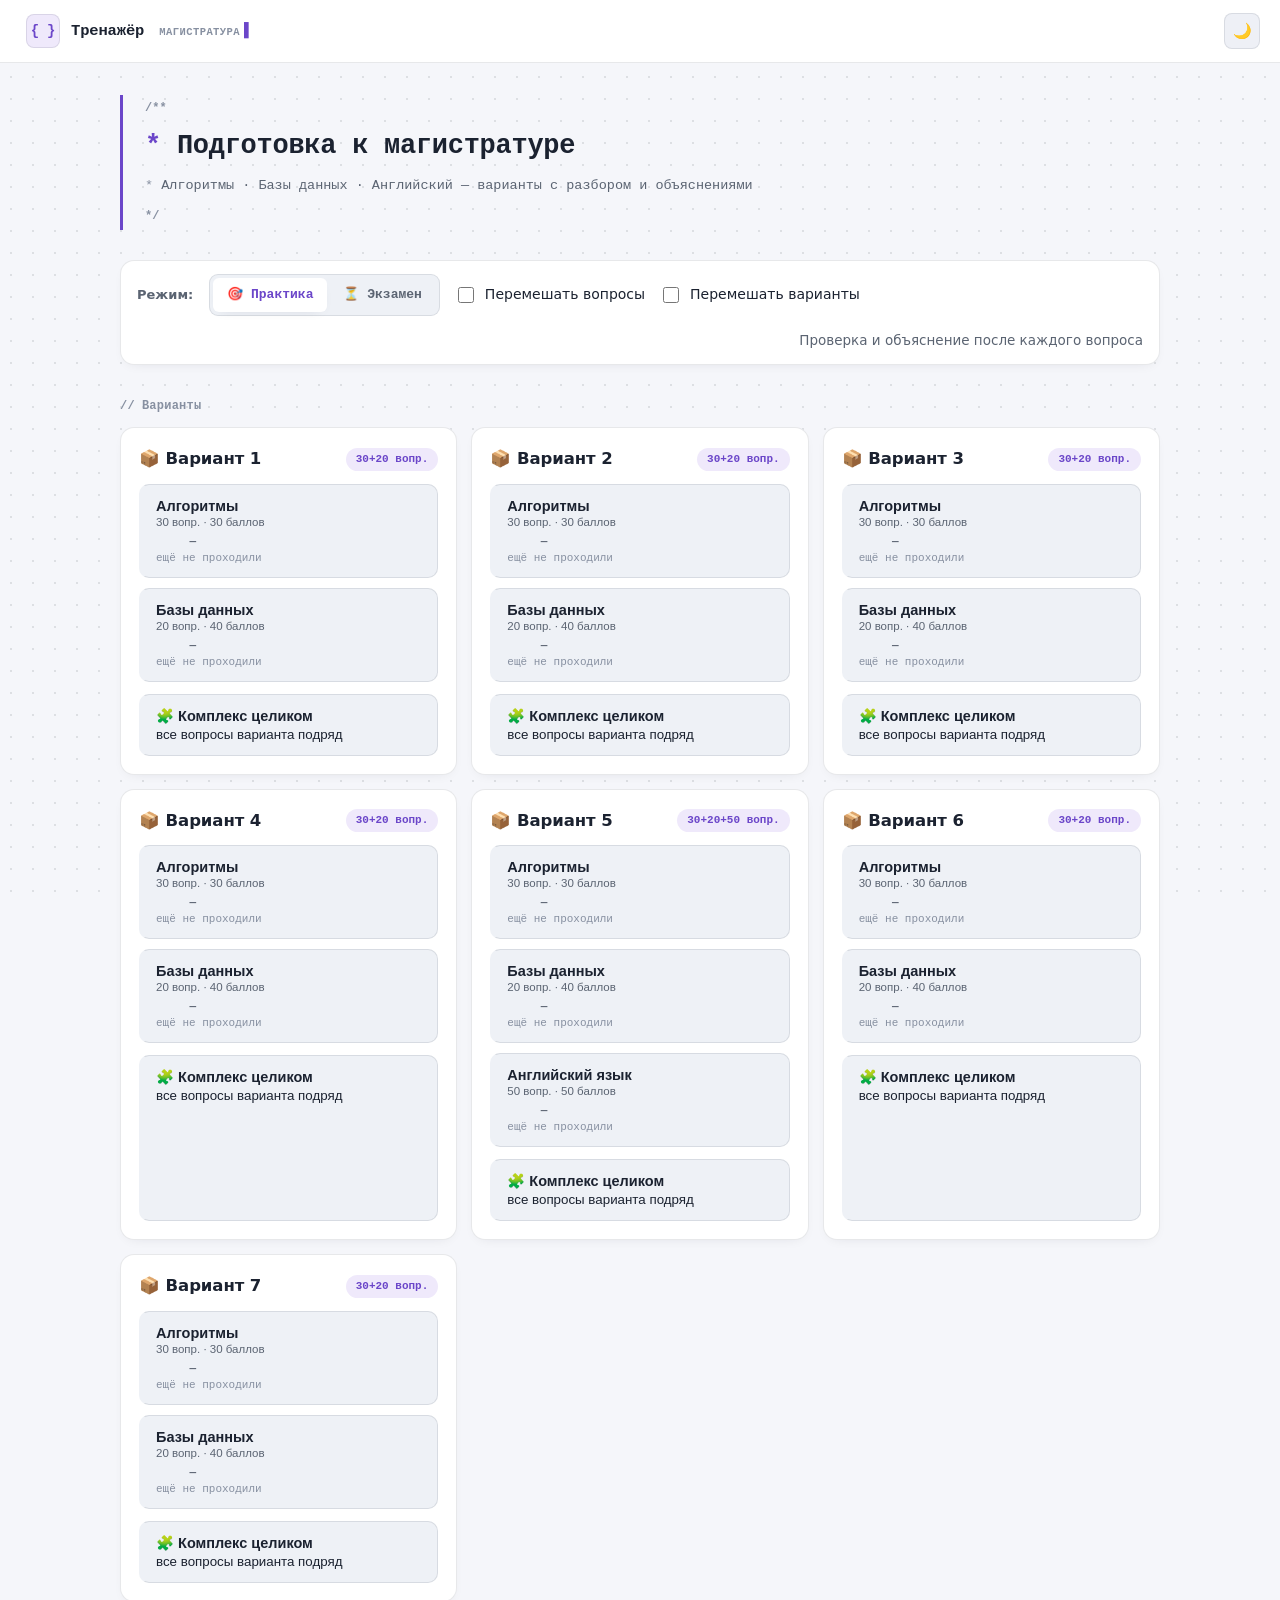
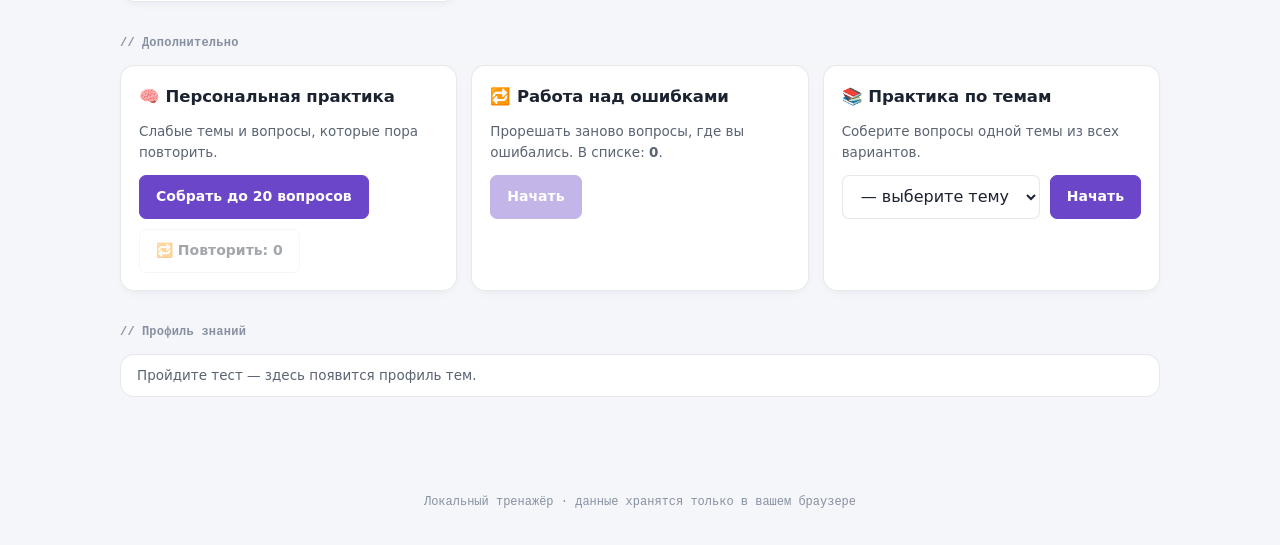
==== index.html @ 232505d4 "старт" ====
<!DOCTYPE html>
<html lang="ru">
<head>
  <meta charset="UTF-8" />
  <meta name="viewport" content="width=device-width, initial-scale=1.0" />
  <title>Тренажёр · Алгоритмы и Базы данных</title>
  <link rel="stylesheet" href="css/styles.css" />
</head>
<body>
  <div id="app">
    <!-- Верхняя панель -->
    <header class="topbar">
      <div class="topbar__left">
        <button class="brand" id="btnHome" title="На главную">
          <span class="brand__logo">{ }</span>
          <span class="brand__name">Тренажёр <small>магистратура</small></span>
        </button>
      </div>
      <div class="topbar__right">
        <div id="timer" class="timer hidden" aria-live="polite"></div>
        <button class="icon-btn" id="btnTheme" title="Тёмная/светлая тема">🌙</button>
      </div>
    </header>

    <main id="screen" class="screen"><!-- рендерится из JS --></main>

    <footer class="footer">
      <span>Локальный тренажёр · данные хранятся только в вашем браузере</span>
    </footer>
  </div>

  <!-- Модальное окно (объяснение ИИ, настройки и т.п.) -->
  <div id="modal" class="modal hidden" role="dialog" aria-modal="true">
    <div class="modal__backdrop" data-close></div>
    <div class="modal__box">
      <button class="modal__close" data-close title="Закрыть">✕</button>
      <div id="modalBody"></div>
    </div>
  </div>

  <!-- Данные тестов (глобальный window.QUIZ_DATA) -->
  <script src="data/v1-algo.js"></script>
  <script src="data/v1-db.js"></script>
  <script src="data/v2-algo.js"></script>
  <script src="data/v2-db.js"></script>
  <script src="data/v3-algo.js"></script>
  <script src="data/v3-db.js"></script>
  <script src="data/v4-algo.js"></script>
  <script src="data/v4-db.js"></script>
  <script src="data/v5-algo.js"></script>
  <script src="data/v5-db.js"></script>
  <script src="data/v5-english.js"></script>
  <script src="data/v6-algo.js"></script>
  <script src="data/v6-db.js"></script>
  <script src="data/v7-algo.js"></script>
  <script src="data/v7-db.js"></script>

  <!-- Логика -->
  <script src="js/scoring.js"></script>
  <script src="js/storage.js"></script>
  <script src="js/math.js"></script>
  <script src="js/ai.js"></script>
  <script src="js/app.js"></script>
</body>
</html>
---- css/styles.css ----
/* =====================================================================
   Тренажёр · тема «Исходник» — визуальный язык редактора кода.
   Идея: приложение для практики алгоритмов и SQL должно выглядеть как
   инструмент программиста, а не как маркетинговый SaaS-лендинг.
   Палитра функциональна и заимствована у подсветки синтаксиса:
   фиолетовый = keyword/акцент, зелёный = string/верно,
   янтарь = number/частично, красный = error/неверно,
   бирюзовый = function/доп. информация, серый = comment/мета.
   Балл показывается языком «покрытия тестами» (coverage): процент +
   сегментированная полоса ✅/🟡/❌/— вместо абстрактного кольца.
   ===================================================================== */
:root {
  --bg: #f5f6fa;
  --bg-2: #eef0f6;
  --bg-elev: #ffffff;
  --bg-elev-solid: #ffffff;
  --bg-soft: #eef0f6;
  --bg-inset: #eef1f6;
  --text: #1b2230;
  --text-soft: #5b6472;
  --text-dim: #8790a1;
  --border: rgba(27, 34, 48, .10);
  --border-strong: rgba(27, 34, 48, .18);

  --primary: #6b46c9;        /* keyword */
  --primary-2: #8659e0;
  --primary-ink: #ffffff;
  --primary-soft: #efe9fb;
  --primary-glow: rgba(107, 70, 201, .28);

  --teal: #0e8f86;           /* function / доп. информация */
  --teal-soft: #e0f5f3;

  --green: #157a53;          /* string / верно */
  --green-soft: #ddf3e8;
  --red: #c22f3a;            /* error / неверно */
  --red-soft: #fbe3e5;
  --amber: #a3660a;          /* number / частично */
  --amber-soft: #fbedd6;
  --accent: #b23a72;         /* аннотация (авторский вопрос) */
  --accent-soft: #f8e4ee;
  --flag: #7a4fd6;

  --shadow: 0 10px 28px -14px rgba(20, 24, 40, .18);
  --shadow-sm: 0 4px 14px -8px rgba(20, 24, 40, .14);
  --shadow-lift: 0 16px 34px -16px rgba(20, 24, 40, .2);

  --radius: 14px;
  --radius-sm: 10px;
  --radius-xs: 7px;
  --mono: ui-monospace, "SFMono-Regular", "Cascadia Code", "JetBrains Mono", "Consolas", monospace;
  --ui: "Segoe UI", system-ui, -apple-system, BlinkMacSystemFont, Roboto, "Helvetica Neue", Arial, sans-serif;
}
:root[data-theme="dark"] {
  --bg: #0e1116;
  --bg-2: #0a0d12;
  --bg-elev: #151a22;
  --bg-elev-solid: #151a22;
  --bg-soft: #1a2029;
  --bg-inset: #0b0f14;
  --text: #e4e8f0;
  --text-soft: #93a0b4;
  --text-dim: #626d80;
  --border: rgba(228, 232, 240, .08);
  --border-strong: rgba(228, 232, 240, .15);

  --primary: #a684ff;
  --primary-2: #c3a6ff;
  --primary-ink: #10131a;
  --primary-soft: #241f3d;
  --primary-glow: rgba(166, 132, 255, .35);

  --teal: #4fd6ca;
  --teal-soft: #123330;

  --green: #59d99a;
  --green-soft: #0f2b21;
  --red: #ff7a86;
  --red-soft: #341419;
  --amber: #f0b158;
  --amber-soft: #32240d;
  --accent: #e37bb3;
  --accent-soft: #341f2c;
  --flag: #b79bff;

  --shadow: 0 18px 40px -18px rgba(0, 0, 0, .6);
  --shadow-sm: 0 6px 18px -10px rgba(0, 0, 0, .5);
  --shadow-lift: 0 22px 48px -20px rgba(0, 0, 0, .65);
}

* { box-sizing: border-box; }
html, body { margin: 0; padding: 0; }
body {
  min-height: 100vh;
  background: var(--bg);
  color: var(--text);
  font-family: var(--ui);
  font-size: 16px;
  line-height: 1.55;
  -webkit-font-smoothing: antialiased;
  text-rendering: optimizeLegibility;
}
/* Тихая точечная сетка — «миллиметровка», а не цветные пятна-«сияния» */
body::before {
  content: ""; position: fixed; inset: 0; z-index: -1; pointer-events: none;
  background-image: radial-gradient(var(--border-strong) 1px, transparent 1px);
  background-size: 22px 22px;
  opacity: .6;
}
#app { min-height: 100vh; display: flex; flex-direction: column; }

/* ===== Верхняя панель ===== */
.topbar {
  position: sticky; top: 0; z-index: 20;
  display: flex; align-items: center; justify-content: space-between;
  padding: 10px 20px;
  background: var(--bg-elev-solid);
  border-bottom: 1px solid var(--border);
}
.topbar__right { display: flex; align-items: center; gap: 10px; }
.brand {
  display: flex; align-items: center; gap: 11px;
  background: none; border: none; cursor: pointer; color: var(--text);
  font-family: var(--mono); font-size: 15.5px; font-weight: 700; padding: 4px 6px; border-radius: 8px;
  letter-spacing: -.01em;
}
.brand__logo {
  font-family: var(--mono); font-size: 14px; font-weight: 800; width: 34px; height: 34px;
  display: inline-flex; align-items: center; justify-content: center; border-radius: 8px;
  background: var(--primary-soft); color: var(--primary); border: 1px solid var(--border);
}
.brand__name { position: relative; }
.brand__name small {
  display: inline; font-size: 10.5px; font-weight: 600; color: var(--text-dim);
  letter-spacing: .04em; margin-left: 6px; text-transform: uppercase;
}
.brand__name::after {
  content: "▌"; display: inline-block; margin-left: 4px; color: var(--primary);
  animation: caretBlink 1.1s steps(1) infinite;
}
@keyframes caretBlink { 50% { opacity: 0; } }
.icon-btn {
  background: var(--bg-soft); border: 1px solid var(--border); color: var(--text);
  width: 36px; height: 36px; border-radius: 8px; cursor: pointer; font-size: 15px;
  display: inline-flex; align-items: center; justify-content: center;
  transition: border-color .12s ease, color .12s ease;
}
.icon-btn:hover { border-color: var(--primary); color: var(--primary); }
.timer {
  font-family: var(--mono); font-variant-numeric: tabular-nums; font-weight: 700; font-size: 14px;
  padding: 7px 12px; border-radius: 7px; background: var(--bg-soft);
  border: 1px solid var(--border); letter-spacing: .01em;
}
.timer.warn { color: var(--red); border-color: var(--red); background: var(--red-soft); animation: pulse 1s ease-in-out infinite; }
@keyframes pulse { 50% { opacity: .55; } }

.screen { flex: 1; width: 100%; max-width: 1080px; margin: 0 auto; padding: 28px 20px 56px; }
.footer { text-align: center; color: var(--text-dim); font-size: 12px; font-family: var(--mono); padding: 20px; }
.hidden { display: none !important; }

/* ===== Кнопки ===== */
.btn {
  font: inherit; font-weight: 600; font-size: 14px; cursor: pointer; border-radius: var(--radius-xs);
  padding: 10px 16px; border: 1px solid var(--border-strong);
  background: var(--bg-elev-solid); color: var(--text);
  transition: border-color .12s ease, background .12s ease, transform .08s ease;
  display: inline-flex; align-items: center; gap: 7px;
}
.btn:hover { border-color: var(--primary); }
.btn:active { transform: translateY(1px); }
.btn--primary { background: var(--primary); color: var(--primary-ink); border-color: var(--primary); }
.btn--primary:hover { background: var(--primary-2); border-color: var(--primary-2); }
.btn--ghost { background: transparent; border-color: var(--border); }
.btn--ghost:hover { background: var(--bg-soft); }
.btn--danger { color: var(--red); border-color: var(--red-soft); background: transparent; }
.btn--danger:hover { background: var(--red-soft); border-color: var(--red); }
.btn:disabled { opacity: .4; cursor: not-allowed; transform: none; }
.btn--lg { padding: 12px 20px; font-size: 15.5px; }

/* ===== Главный экран ===== */
.screen > * { animation: rise .4s cubic-bezier(.2, .7, .3, 1) both; }
@keyframes rise { from { opacity: 0; transform: translateY(10px); } }

/* Hero оформлен как doc-comment над «файлом» приложения */
.hero {
  position: relative; margin: 4px 0 30px; padding: 4px 0 4px 22px;
  border-left: 3px solid var(--primary);
}
.hero::before {
  content: "/**"; display: block; font-family: var(--mono); font-size: 12px;
  color: var(--text-dim); font-weight: 700; margin-bottom: 8px;
}
.hero::after {
  content: "*/"; display: block; font-family: var(--mono); font-size: 12px;
  color: var(--text-dim); font-weight: 700; margin-top: 10px;
}
.hero h1 {
  font-family: var(--mono); font-size: clamp(20px, 3vw, 27px); margin: 0 0 8px;
  font-weight: 700; letter-spacing: -.01em; color: var(--text);
}
.hero h1::before { content: "* "; color: var(--primary); }
.hero p { font-family: var(--mono); color: var(--text-soft); font-size: 13.5px; margin: 0; line-height: 1.6; }
.hero p::before { content: "* "; color: var(--text-dim); }

.section-title {
  font-family: var(--mono); font-size: 12px; letter-spacing: .02em;
  color: var(--text-dim); margin: 32px 0 12px; font-weight: 700;
  display: flex; align-items: center; gap: 7px;
}
.section-title::before { content: "//"; color: var(--text-dim); }

.cards { display: grid; grid-template-columns: repeat(auto-fill, minmax(310px, 1fr)); gap: 14px; }
.card {
  position: relative; background: var(--bg-elev-solid);
  border: 1px solid var(--border); border-radius: var(--radius);
  padding: 18px; box-shadow: var(--shadow-sm);
  display: flex; flex-direction: column; gap: 12px;
  transition: transform .16s ease, box-shadow .16s ease, border-color .16s ease;
}
.card:hover { transform: translateY(-2px); box-shadow: var(--shadow-lift); border-color: var(--border-strong); }
.card__head { display: flex; align-items: center; justify-content: space-between; }
.card__title { font-weight: 700; font-size: 16.5px; letter-spacing: -.005em; display: flex; align-items: center; gap: 9px; }
.card__badge {
  font-family: var(--mono); font-size: 11px; padding: 3px 10px; border-radius: 20px;
  background: var(--primary-soft); color: var(--primary); font-weight: 700;
}
.card__meta { color: var(--text-soft); font-size: 13.5px; }
.card__subjects { display: flex; gap: 10px; flex-wrap: wrap; }

.subject-btn {
  flex: 1; min-width: 172px; text-align: left; border: 1px solid var(--border);
  border-left: 3px solid transparent; border-radius: var(--radius-sm); background: var(--bg-inset);
  padding: 13px 14px; cursor: pointer; color: var(--text);
  transition: border-color .14s ease, background .14s ease;
  display: flex; flex-direction: column; gap: 2px;
}
.subject-btn:hover { border-color: var(--primary); border-left-color: var(--primary); background: var(--primary-soft); }
.subject-btn:disabled { opacity: .5; cursor: not-allowed; }
.subject-btn strong { font-size: 14.5px; font-weight: 700; }
.subject-btn__meta { font-size: 11.5px; color: var(--text-soft); }
.subject-btn__best { font-family: var(--mono); font-size: 11px; color: var(--text-dim); margin-top: 3px; }

/* «Покрытие» темы — как в отчётах о тестовом покрытии кода */
.cov { display: flex; align-items: center; gap: 8px; margin-top: 5px; }
.cov__track { flex: 1; height: 6px; border-radius: 4px; background: var(--bg-soft); overflow: hidden; }
.cov__fill { display: block; height: 100%; border-radius: 4px; background: var(--text-dim); }
.cov--high .cov__fill { background: var(--green); }
.cov--mid .cov__fill { background: var(--amber); }
.cov--low .cov__fill { background: var(--red); }
.cov--empty .cov__fill { background: var(--border-strong); width: 0 !important; }
.cov__pct { font-family: var(--mono); font-size: 11px; font-weight: 700; color: var(--text-soft); min-width: 32px; text-align: right; }
.cov--high .cov__pct { color: var(--green); }
.cov--mid .cov__pct { color: var(--amber); }
.cov--low .cov__pct { color: var(--red); }

/* Панель настроек режима — как переключатель вкладок в редакторе */
.controlbar {
  display: flex; flex-wrap: wrap; gap: 14px; align-items: center;
  background: var(--bg-elev-solid); border: 1px solid var(--border); border-radius: var(--radius);
  padding: 13px 16px; margin-bottom: 8px; box-shadow: var(--shadow-sm);
}
.seg { display: inline-flex; background: var(--bg-inset); border: 1px solid var(--border); border-radius: 9px; padding: 3px; gap: 2px; font-family: var(--mono); }
.seg button {
  border: none; background: none; padding: 7px 14px; border-radius: 6px; cursor: pointer;
  font: inherit; font-weight: 700; font-size: 13px; color: var(--text-soft); transition: .14s ease;
}
.seg button:hover { color: var(--text); }
.seg button.active { background: var(--bg-elev-solid); color: var(--primary); box-shadow: var(--shadow-sm); }
.field-label { font-size: 13px; color: var(--text-soft); font-weight: 700; margin-right: 2px; }
.toggle { display: inline-flex; align-items: center; gap: 8px; cursor: pointer; font-size: 14px; color: var(--text); user-select: none; }
.toggle input { width: 16px; height: 16px; accent-color: var(--primary); cursor: pointer; }

/* ===== Экран теста ===== */
.quiz-head { display: flex; align-items: center; justify-content: space-between; gap: 12px; margin-bottom: 14px; flex-wrap: wrap; }
.quiz-head h2 { margin: 0; font-size: 20px; font-weight: 700; letter-spacing: -.01em; font-family: var(--mono); }
.quiz-head .sub { color: var(--text-soft); font-size: 13px; font-family: var(--mono); }
.live-score {
  font-family: var(--mono); font-weight: 700; font-size: 14.5px; padding: 8px 14px; border-radius: 8px;
  background: var(--primary-soft); color: var(--primary); border: 1px solid var(--border);
  font-variant-numeric: tabular-nums;
}

.navigator {
  display: flex; flex-wrap: wrap; gap: 7px;
  background: var(--bg-elev-solid); border: 1px solid var(--border); border-radius: var(--radius);
  padding: 13px; margin-bottom: 18px; box-shadow: var(--shadow-sm);
}
/* Клетки навигатора — как «жёлоб» диффа в редакторе: цвет слева, не заливка целиком */
.nav-cell {
  width: 38px; height: 34px; border-radius: 6px; border: 1px solid var(--border);
  border-left: 3px solid transparent;
  background: var(--bg-inset); cursor: pointer; font-weight: 700; font-size: 13px;
  font-family: var(--mono); color: var(--text-soft); position: relative; transition: .12s ease;
  font-variant-numeric: tabular-nums;
}
.nav-cell:hover { border-color: var(--primary); color: var(--primary); }
.nav-cell.answered { background: var(--primary-soft); border-left-color: var(--primary); color: var(--primary); }
.nav-cell.correct { background: var(--green-soft); border-left-color: var(--green); color: var(--green); }
.nav-cell.wrong { background: var(--red-soft); border-left-color: var(--red); color: var(--red); }
.nav-cell.partial { background: var(--amber-soft); border-left-color: var(--amber); color: var(--amber); }
.nav-cell.current { color: var(--primary-ink); background: var(--primary); border-left-color: var(--primary-2); box-shadow: 0 0 0 3px var(--primary-glow); }
.nav-cell.flagged::after { content: ""; position: absolute; top: 4px; right: 4px; width: 5px; height: 5px; border-radius: 50%; background: var(--flag); }

/* Карточка вопроса */
.qcard {
  position: relative; background: var(--bg-elev-solid);
  border: 1px solid var(--border); border-radius: var(--radius);
  padding: 22px 24px; box-shadow: var(--shadow-sm);
  animation: cardIn .28s ease both;
}
@keyframes cardIn { from { opacity: 0; transform: translateY(6px); } }
.qcard__top { display: flex; justify-content: space-between; align-items: flex-start; gap: 12px; margin-bottom: 4px; }
.qcard__no { font-family: var(--mono); font-size: 11.5px; color: var(--text-dim); font-weight: 600; letter-spacing: .01em; }
.qtags { display: flex; gap: 6px; flex-wrap: wrap; justify-content: flex-end; }
.tag { font-family: var(--mono); font-size: 10.5px; padding: 3px 9px; border-radius: 5px; font-weight: 700; background: var(--bg-soft); color: var(--text-soft); border: 1px solid var(--border); }
.tag--topic { background: var(--teal-soft); color: var(--teal); border-color: transparent; }
.tag--topic::before { content: "#"; opacity: .7; }
.tag--disputed { background: var(--amber-soft); color: var(--amber); border-color: transparent; }
.tag--authored { background: var(--accent-soft); color: var(--accent); border-color: transparent; }
.tag--multi { background: var(--bg-soft); }
.qtext { font-size: 18px; font-weight: 700; margin: 8px 0 4px; line-height: 1.42; letter-spacing: -.005em; }
.qhint { font-family: var(--mono); font-size: 12px; color: var(--text-dim); margin-bottom: 15px; }
.codeblock {
  font-family: var(--mono); font-size: 13px; line-height: 1.55;
  background: var(--bg-inset); border: 1px solid var(--border);
  border-left: 3px solid var(--primary); border-radius: 8px;
  padding: 11px 13px; white-space: pre; overflow-x: auto; margin: 10px 0;
  color: var(--text);
}
.math { font-family: "Cambria Math", "STIX Two Math", Cambria, serif; font-size: 1.06em; white-space: nowrap; }
.math--block { display: block; text-align: center; margin: 10px 0; font-size: 1.18em; }
.math sup, .math sub { font-size: .72em; line-height: 0; }
.mfrac { display: inline-flex; vertical-align: middle; flex-direction: column; text-align: center; line-height: 1.05; margin: 0 .12em; }
.mfrac > span:first-child { border-bottom: 1px solid currentColor; padding: 0 .16em .08em; }
.mfrac > span:last-child { padding: .08em .16em 0; }
.msqrt { display: inline-flex; align-items: flex-start; }
.msqrt > span { border-top: 1px solid currentColor; padding: 0 .12em; margin-top: .12em; }

/* Текст для заданий на чтение (Reading) — бирюзовый акцент = «доп. информация» */
.passage {
  background: var(--bg-inset); border: 1px solid var(--border);
  border-left: 3px solid var(--teal); border-radius: var(--radius-sm);
  padding: 14px 16px; margin: 4px 0 16px;
  max-height: 320px; overflow-y: auto;
}
.passage__label {
  font-family: var(--mono); font-size: 11px; font-weight: 700; letter-spacing: .03em; text-transform: uppercase;
  color: var(--teal); margin-bottom: 8px;
}
.passage__text { font-size: 14.5px; line-height: 1.65; color: var(--text); }

/* Плеер для заданий на аудирование (Listening) */
.qaudio {
  background: var(--bg-inset); border: 1px solid var(--border);
  border-left: 3px solid var(--primary); border-radius: var(--radius-sm);
  padding: 12px 14px; margin: 4px 0 16px;
}
.qaudio__label { font-family: var(--mono); font-size: 11.5px; font-weight: 700; color: var(--primary); margin-bottom: 8px; }
.qaudio audio { width: 100%; max-width: 460px; display: block; }
.qaudio__hint { font-size: 12px; color: var(--text-soft); margin-top: 7px; }

.options { display: flex; flex-direction: column; gap: 9px; margin-top: 6px; }
.option {
  display: flex; align-items: flex-start; gap: 12px; padding: 13px 15px;
  border: 1px solid var(--border); border-left: 3px solid transparent; border-radius: var(--radius-xs);
  background: var(--bg-elev-solid); cursor: pointer; text-align: left; width: 100%;
  color: var(--text); font: inherit; position: relative;
  transition: border-color .12s ease, background .12s ease;
}
.option:hover { border-color: var(--primary); background: var(--bg-inset); }
.option.selected { border-color: var(--primary); border-left-color: var(--primary); background: var(--primary-soft); }
.option__mark {
  flex: none; width: 24px; height: 24px; border-radius: 6px; border: 1.5px solid var(--border-strong);
  display: inline-flex; align-items: center; justify-content: center; font-weight: 700; font-size: 12px;
  font-family: var(--mono); background: var(--bg-inset); transition: .12s ease;
}
/* Алгоритмы/английский — одиночный выбор → маркер как radio (круг);
   базы данных — множественный выбор → маркер как checkbox (квадрат) */
.options--algo .option__mark, .options--english .option__mark { border-radius: 50%; }
.options--db .option__mark { border-radius: 5px; }
.option.selected .option__mark { background: var(--primary); color: var(--primary-ink); border-color: var(--primary); }
.option__letter { font-family: var(--mono); font-weight: 700; margin-right: 5px; color: var(--text-dim); }
.option__text { flex: 1; padding-top: 1px; }
.option__text .codeblock { margin: 4px 0 0; }
/* состояния проверки */
.option.is-correct { border-color: var(--green); border-left-color: var(--green); background: var(--green-soft); }
.option.is-correct .option__mark { background: var(--green); color: #fff; border-color: var(--green); }
.option.is-wrong { border-color: var(--red); border-left-color: var(--red); background: var(--red-soft); }
.option.is-wrong .option__mark { background: var(--red); color: #fff; border-color: var(--red); }
.option.is-missed { border-color: var(--green); border-left-color: var(--green); border-style: dashed; background: transparent; }
.options.locked .option { cursor: default; }
.options.locked .option:not(.selected):not(.is-correct):not(.is-wrong):not(.is-missed):hover { background: var(--bg-elev-solid); border-color: var(--border); }

/* Блок объяснения — оформлен как вывод в терминале / комментарий к коду */
.explain {
  margin-top: 16px; border-radius: var(--radius-sm); padding: 15px 17px;
  border: 1px solid var(--border); border-left: 3px solid var(--border-strong); background: var(--bg-inset);
  animation: rise .24s ease both;
}
.explain.correct { border-left-color: var(--green); background: var(--green-soft); }
.explain.incorrect { border-left-color: var(--red); background: var(--red-soft); }
.explain.partial { border-left-color: var(--amber); background: var(--amber-soft); }
.explain__head { font-family: var(--mono); font-weight: 700; margin-bottom: 7px; display: flex; align-items: center; gap: 8px; font-size: 14.5px; }
.explain__body { font-size: 14.5px; line-height: 1.6; }
.explain__answer { margin-top: 9px; font-size: 14px; font-family: var(--mono); }
.explain__answer b { color: var(--green); }
.disputed-note { margin-top: 11px; padding: 11px 13px; border-radius: 8px; background: var(--amber-soft); border: 1px solid var(--amber); font-size: 13.5px; }
.ai-block { margin-top: 12px; }
.ai-answer { margin-top: 10px; font-size: 14px; white-space: pre-wrap; border-left: 3px solid var(--primary); padding-left: 13px; color: var(--text); }

.qcard__nav { display: flex; justify-content: space-between; align-items: center; margin-top: 20px; gap: 10px; flex-wrap: wrap; }
.qcard__nav .spacer { flex: 1; }

/* ===== Экран результата ===== */
.result-hero {
  position: relative; text-align: center; background: var(--bg-elev-solid);
  border: 1px solid var(--border); border-radius: var(--radius);
  padding: 28px 24px; box-shadow: var(--shadow-sm); margin-bottom: 20px;
}
/* «Отчёт о покрытии» вместо кольца прогресса — процент + сегментированная полоса */
.cov-report { display: flex; flex-direction: column; align-items: center; gap: 10px; margin: 4px 0 8px; }
.cov-report__pct { font-family: var(--mono); font-size: 42px; font-weight: 700; color: var(--text); line-height: 1; }
.cov-report__pct i { font-style: normal; font-size: 19px; color: var(--text-soft); font-weight: 600; }
.cov-report__bar { display: flex; width: 100%; max-width: 420px; height: 10px; border-radius: 6px; overflow: hidden; background: var(--bg-soft); }
.cov-report__seg { display: block; height: 100%; }
.cov-report__seg--ok { background: var(--green); }
.cov-report__seg--pt { background: var(--amber); }
.cov-report__seg--no { background: var(--red); }
.cov-report__seg--un { background: var(--border-strong); }
.cov-report__score { font-family: var(--mono); font-size: 13.5px; color: var(--text-soft); font-weight: 700; }
.score-sub { color: var(--text-soft); font-size: 14.5px; font-weight: 600; margin-bottom: 4px; font-family: var(--mono); }
.result-actions { display: flex; gap: 10px; justify-content: center; flex-wrap: wrap; margin-top: 16px; }

.filters { display: flex; gap: 8px; margin: 20px 0 14px; flex-wrap: wrap; align-items: center; }
.review-item {
  background: var(--bg-elev-solid);
  border: 1px solid var(--border); border-left-width: 3px; border-radius: var(--radius-sm);
  padding: 15px 17px; margin-bottom: 10px; transition: box-shadow .12s ease;
}
.review-item:hover { box-shadow: var(--shadow-sm); }
.review-item.ok { border-left-color: var(--green); }
.review-item.no { border-left-color: var(--red); }
.review-item.pt { border-left-color: var(--amber); }
.review-item__q { font-weight: 700; margin-bottom: 7px; }
.review-item__meta { font-size: 13px; color: var(--text-soft); font-family: var(--mono); display: flex; gap: 14px; flex-wrap: wrap; margin-bottom: 6px; }
.mini-answer { font-size: 13.5px; }
.mini-answer .ok { color: var(--green); font-weight: 700; }
.mini-answer .no { color: var(--red); font-weight: 700; }

.searchbox {
  width: 100%; padding: 10px 14px; border: 1px solid var(--border); border-radius: var(--radius-xs);
  background: var(--bg-elev-solid); color: var(--text); font: inherit; transition: border-color .12s ease;
}
.searchbox:focus { outline: none; border-color: var(--primary); box-shadow: 0 0 0 3px var(--primary-glow); }

/* Адаптивное обучение */
.diagnostics { background: var(--bg-elev-solid); border: 1px solid var(--border); border-radius: var(--radius); padding: 10px 16px; margin-bottom: 20px; }
.diag-row { display: grid; grid-template-columns: minmax(150px, 1fr) minmax(150px, 2fr) 145px; gap: 14px; align-items: center; padding: 10px 0; border-bottom: 1px solid var(--border); font-size: 13px; }
.diag-row:last-child { border-bottom: 0; }
.diag-row > span:first-child { font-weight: 700; }
.diag-row small { color: var(--text-soft); font-family: var(--mono); }
.confidence { display: inline-flex; align-items: center; gap: 8px; margin: 0 0 14px; color: var(--text-soft); font-size: 13px; font-weight: 700; }
.confidence select { background: var(--bg-inset); color: var(--text); border: 1px solid var(--border); border-radius: 7px; padding: 6px 8px; font: inherit; }
.reason { display: flex; align-items: center; gap: 7px; flex-wrap: wrap; margin-top: 12px; font-size: 12.5px; color: var(--text-soft); }
.reason button { border: 1px solid var(--border); background: var(--bg-elev-solid); color: var(--text-soft); border-radius: 15px; padding: 4px 9px; cursor: pointer; font: inherit; }
.reason button.active, .reason button:hover { border-color: var(--primary); color: var(--primary); background: var(--primary-soft); }

/* ===== Модальное ===== */
.modal { position: fixed; inset: 0; z-index: 50; display: flex; align-items: center; justify-content: center; padding: 18px; }
.modal__backdrop { position: absolute; inset: 0; background: rgba(8, 11, 20, .55); -webkit-backdrop-filter: blur(3px); backdrop-filter: blur(3px); animation: fade .18s ease; }
@keyframes fade { from { opacity: 0; } }
.modal__box {
  position: relative; background: var(--bg-elev-solid); border: 1px solid var(--border-strong);
  border-radius: var(--radius); padding: 24px; max-width: 520px; width: 100%;
  box-shadow: var(--shadow-lift); max-height: 86vh; overflow-y: auto;
  animation: pop .2s ease both;
}
@keyframes pop { from { opacity: 0; transform: translateY(10px); } }
.modal__close { position: absolute; top: 14px; right: 14px; background: var(--bg-soft); border: 1px solid var(--border); border-radius: 8px; width: 32px; height: 32px; cursor: pointer; color: var(--text); transition: .12s ease; }
.modal__close:hover { background: var(--red-soft); border-color: var(--red); color: var(--red); }
.modal h3 { margin-top: 0; letter-spacing: -.01em; font-family: var(--mono); }
.modal label { display: block; font-size: 13px; color: var(--text-soft); margin: 12px 0 5px; font-weight: 700; font-family: var(--mono); }
.modal input, .modal select { width: 100%; padding: 10px 12px; border: 1px solid var(--border); border-radius: 8px; background: var(--bg-inset); color: var(--text); font: inherit; }
.modal input:focus, .modal select:focus { outline: none; border-color: var(--primary); box-shadow: 0 0 0 3px var(--primary-glow); }
.modal .hint { font-size: 12.5px; color: var(--text-soft); margin-top: 8px; }
.modal a { color: var(--primary); }

.empty { text-align: center; color: var(--text-soft); padding: 44px 10px; font-family: var(--mono); }

/* фокус для доступности */
:focus-visible { outline: 2px solid var(--primary); outline-offset: 2px; }

@media (max-width: 560px) {
  .screen { padding: 20px 14px 44px; }
  .nav-cell { width: 33px; height: 33px; font-size: 12px; }
  .qcard { padding: 17px; }
  .qtext { font-size: 16.5px; }
  .brand__name small { display: none; }
  .diag-row { grid-template-columns: 1fr; gap: 5px; }
}

@media (prefers-reduced-motion: reduce) {
  * { animation: none !important; transition: none !important; }
}
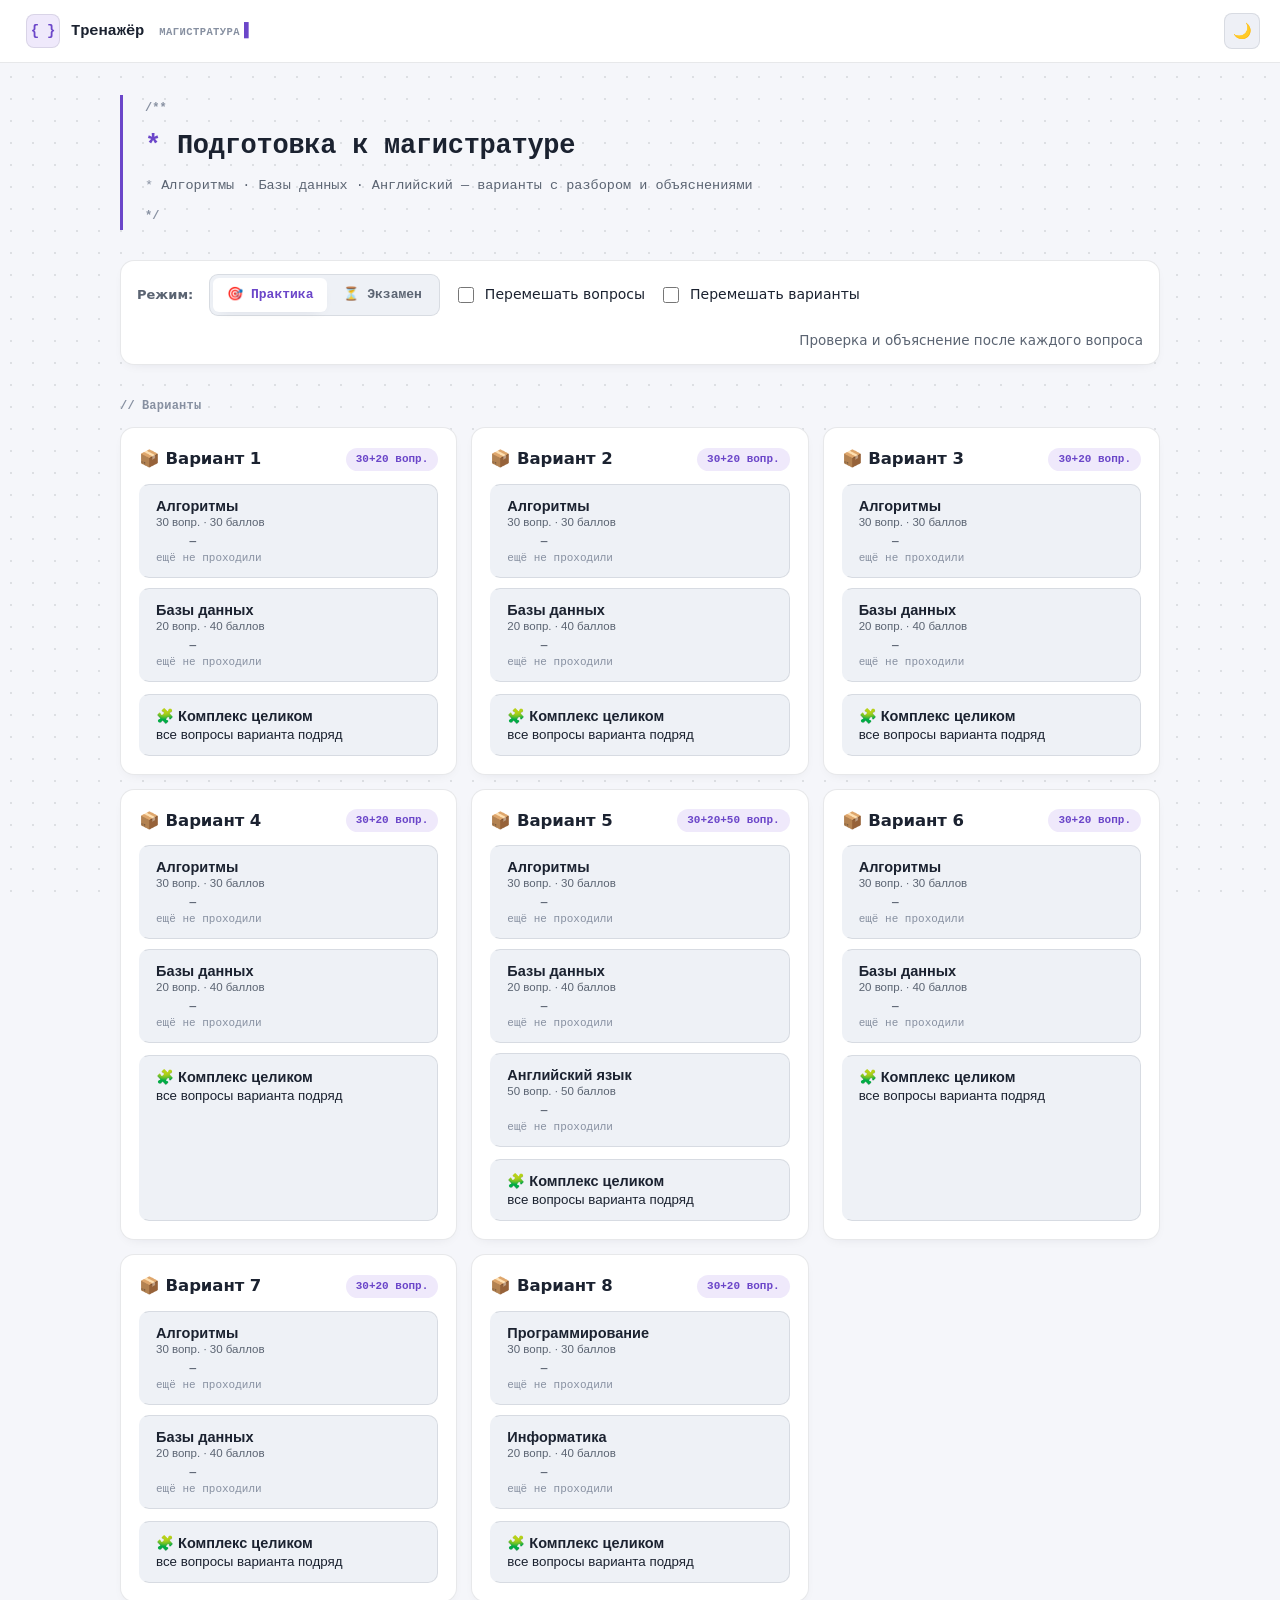
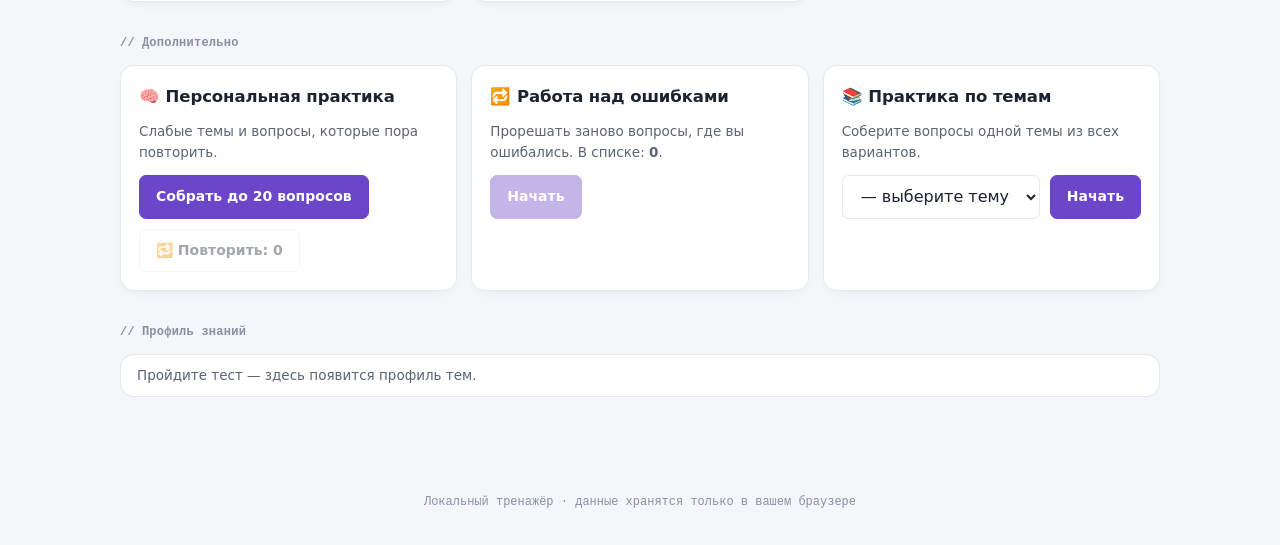
==== commit cf0e7629: "вторая обнова" ====
--- a/index.html
+++ b/index.html
@@ -54,6 +54,8 @@
   <script src="data/v6-db.js"></script>
   <script src="data/v7-algo.js"></script>
   <script src="data/v7-db.js"></script>
+  <script src="data/v8-programming.js"></script>
+  <script src="data/v8-informatika.js"></script>
 
   <!-- Логика -->
   <script src="js/scoring.js"></script>
--- a/css/styles.css
+++ b/css/styles.css
@@ -374,10 +374,10 @@
   display: inline-flex; align-items: center; justify-content: center; font-weight: 700; font-size: 12px;
   font-family: var(--mono); background: var(--bg-inset); transition: .12s ease;
 }
-/* Алгоритмы/английский — одиночный выбор → маркер как radio (круг);
-   базы данных — множественный выбор → маркер как checkbox (квадрат) */
-.options--algo .option__mark, .options--english .option__mark { border-radius: 50%; }
-.options--db .option__mark { border-radius: 5px; }
+/* Одиночный выбор (q.multi=false) → маркер как radio (круг);
+   множественный выбор (q.multi=true) → маркер как checkbox (квадрат) */
+.options--single .option__mark { border-radius: 50%; }
+.options--multi .option__mark { border-radius: 5px; }
 .option.selected .option__mark { background: var(--primary); color: var(--primary-ink); border-color: var(--primary); }
 .option__letter { font-family: var(--mono); font-weight: 700; margin-right: 5px; color: var(--text-dim); }
 .option__text { flex: 1; padding-top: 1px; }
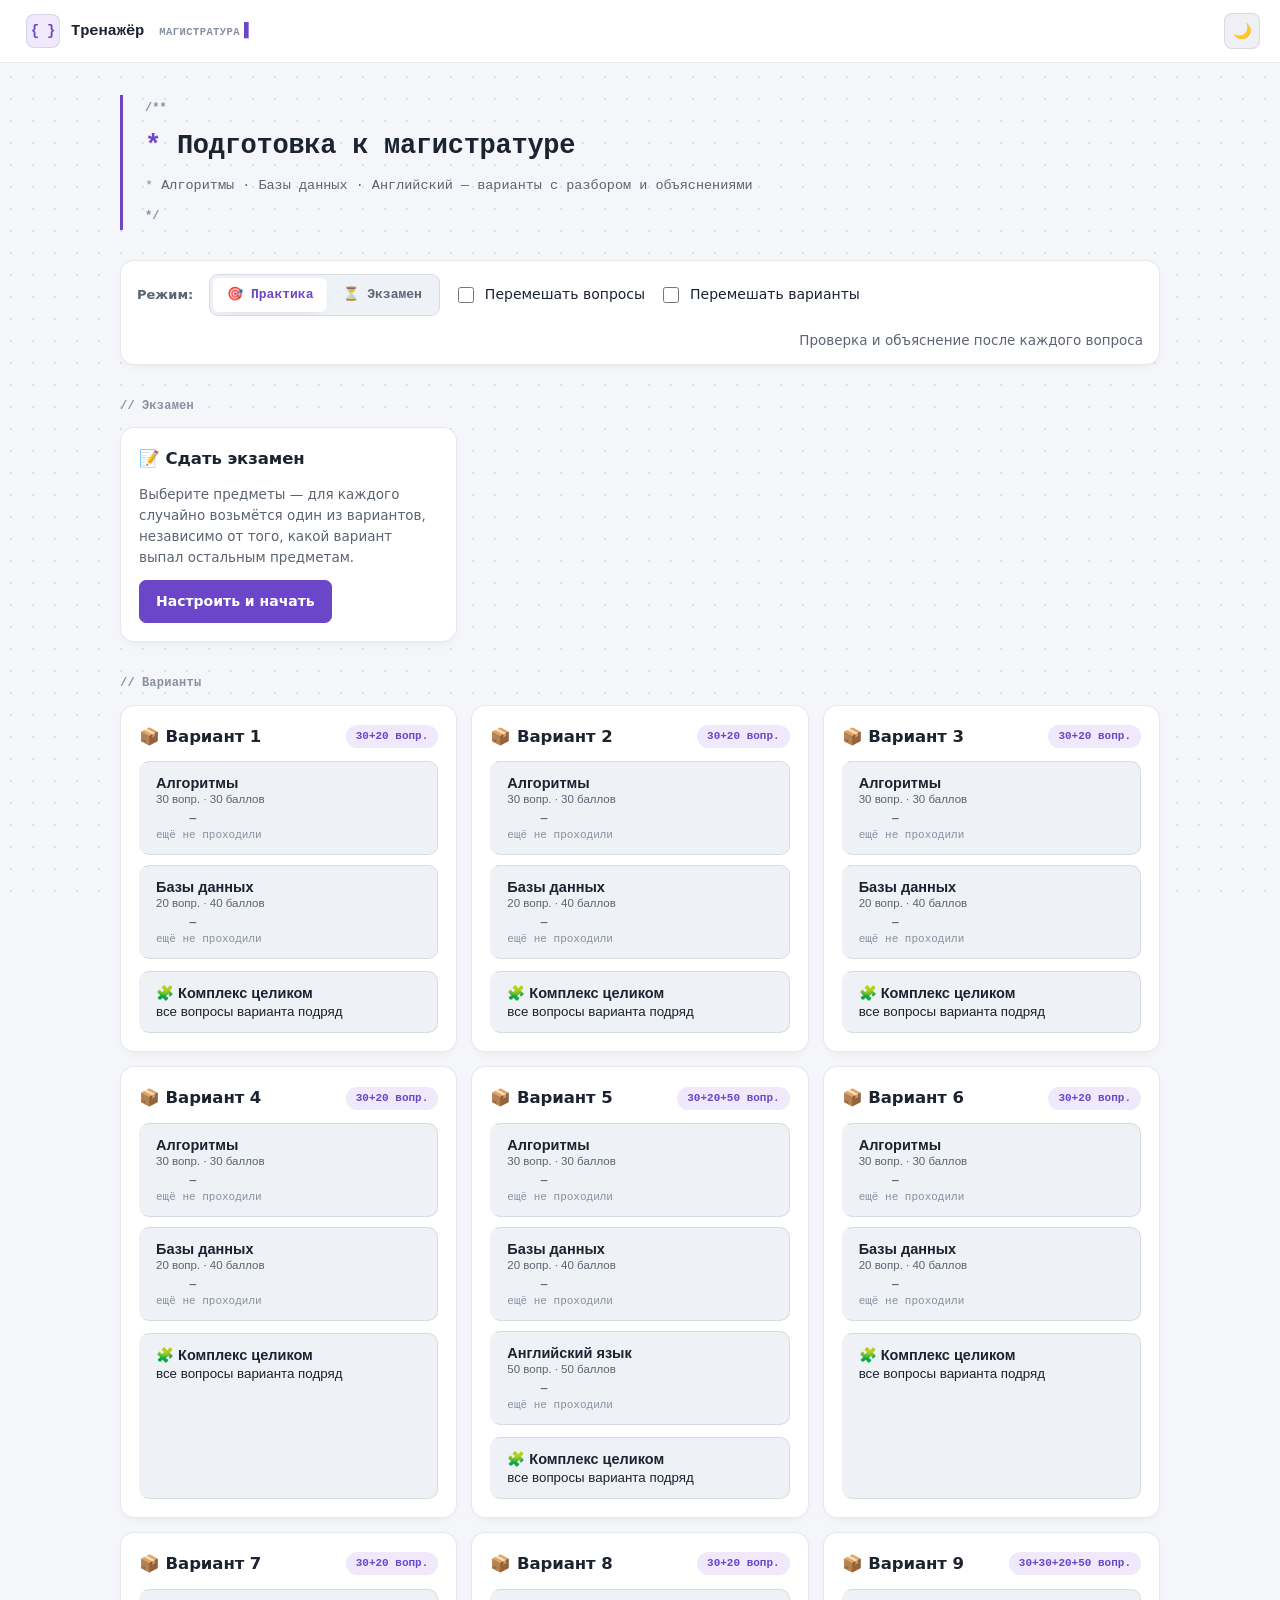
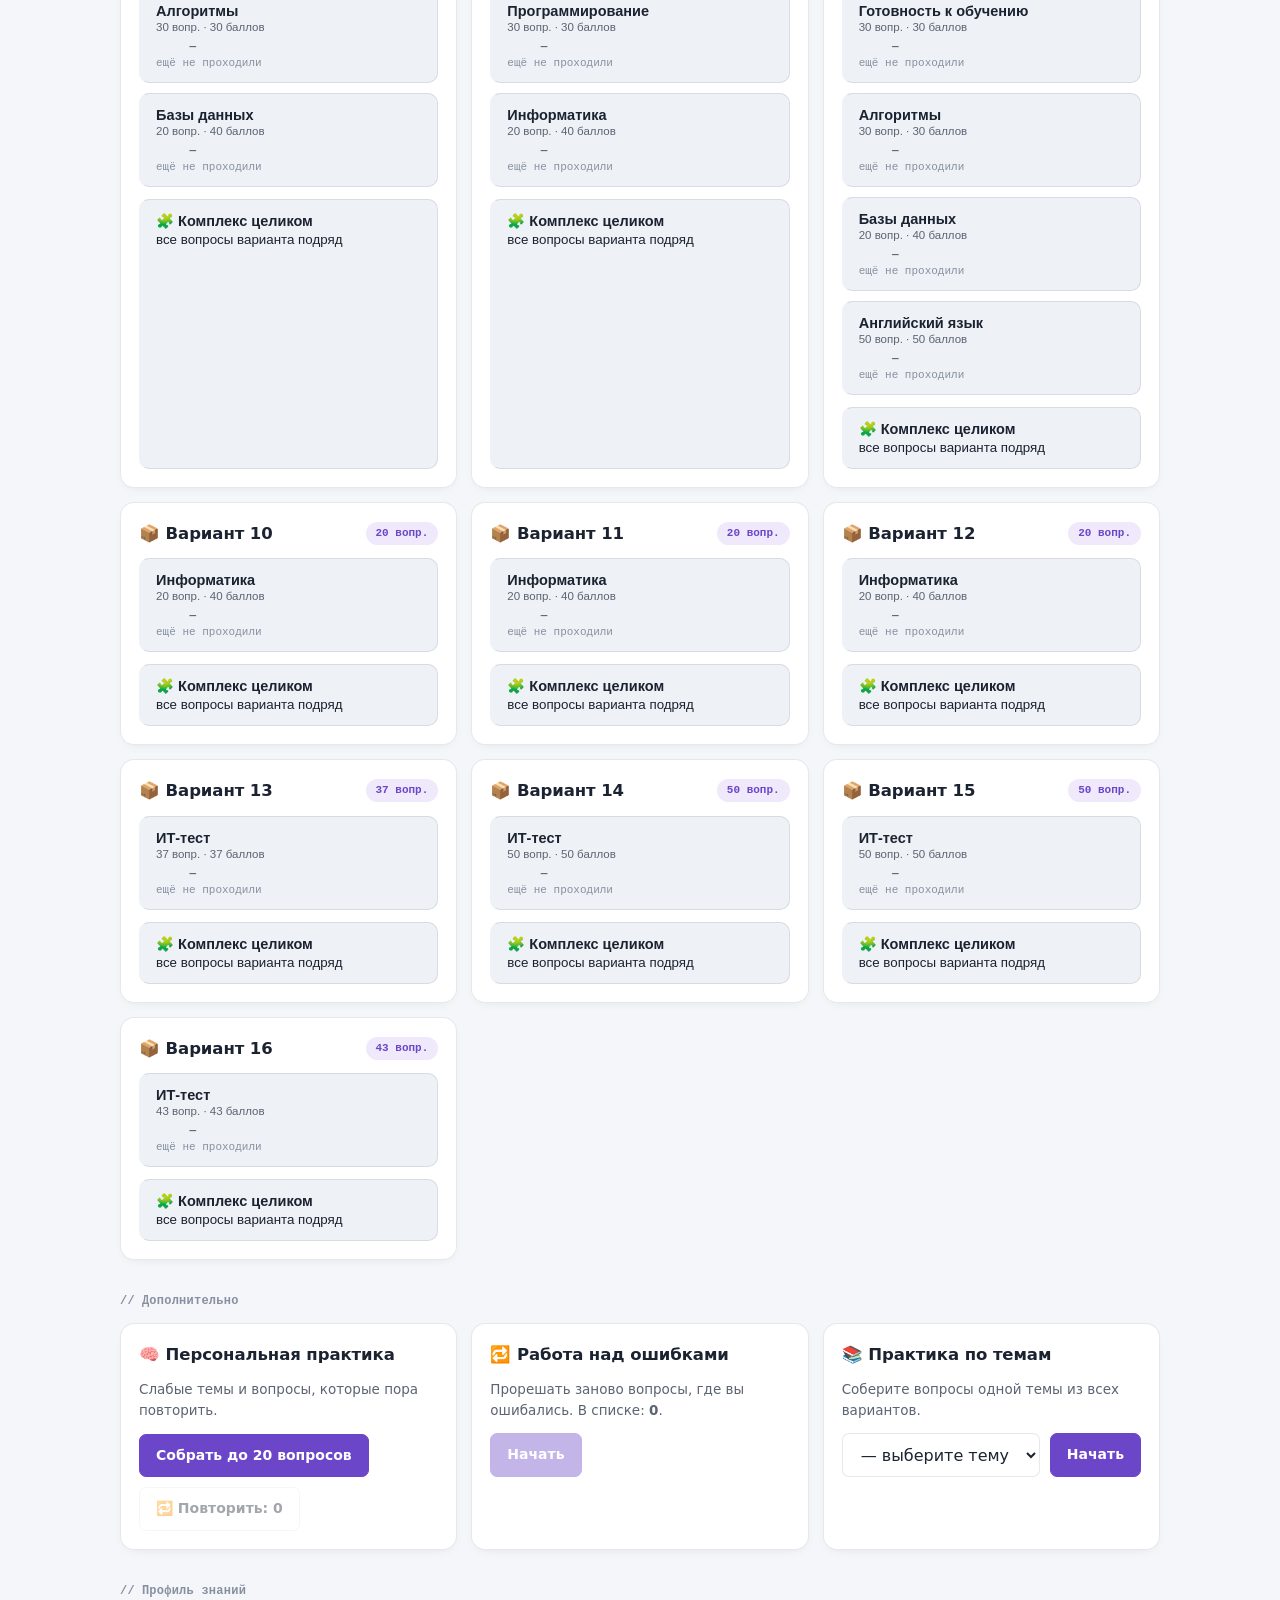
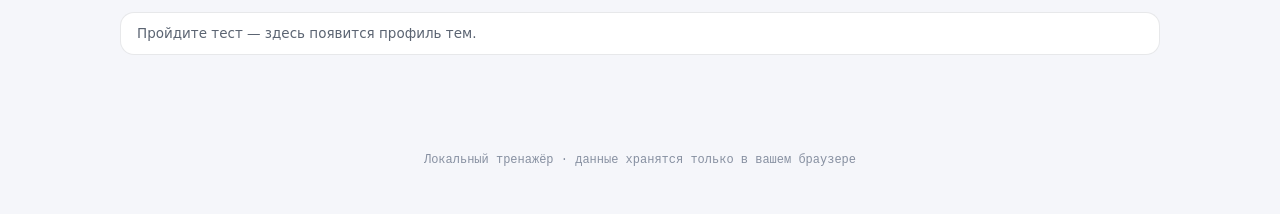
==== commit cc01ba53: "Add initial versions of пробный тест documents for programming questions - Created пробный тест1.doc" ====
--- a/index.html
+++ b/index.html
@@ -56,6 +56,17 @@
   <script src="data/v7-db.js"></script>
   <script src="data/v8-programming.js"></script>
   <script src="data/v8-informatika.js"></script>
+  <script src="data/v9-fundamentals.js"></script>
+  <script src="data/v9-algoritm.js"></script>
+  <script src="data/v9-database.js"></script>
+  <script src="data/v9-english.js"></script>
+  <script src="data/v10-informatika.js"></script>
+  <script src="data/v11-informatika.js"></script>
+  <script src="data/v12-informatika.js"></script>
+  <script src="data/v13-itbasics.js"></script>
+  <script src="data/v14-itbasics.js"></script>
+  <script src="data/v15-itbasics.js"></script>
+  <script src="data/v16-itbasics.js"></script>
 
   <!-- Логика -->
   <script src="js/scoring.js"></script>
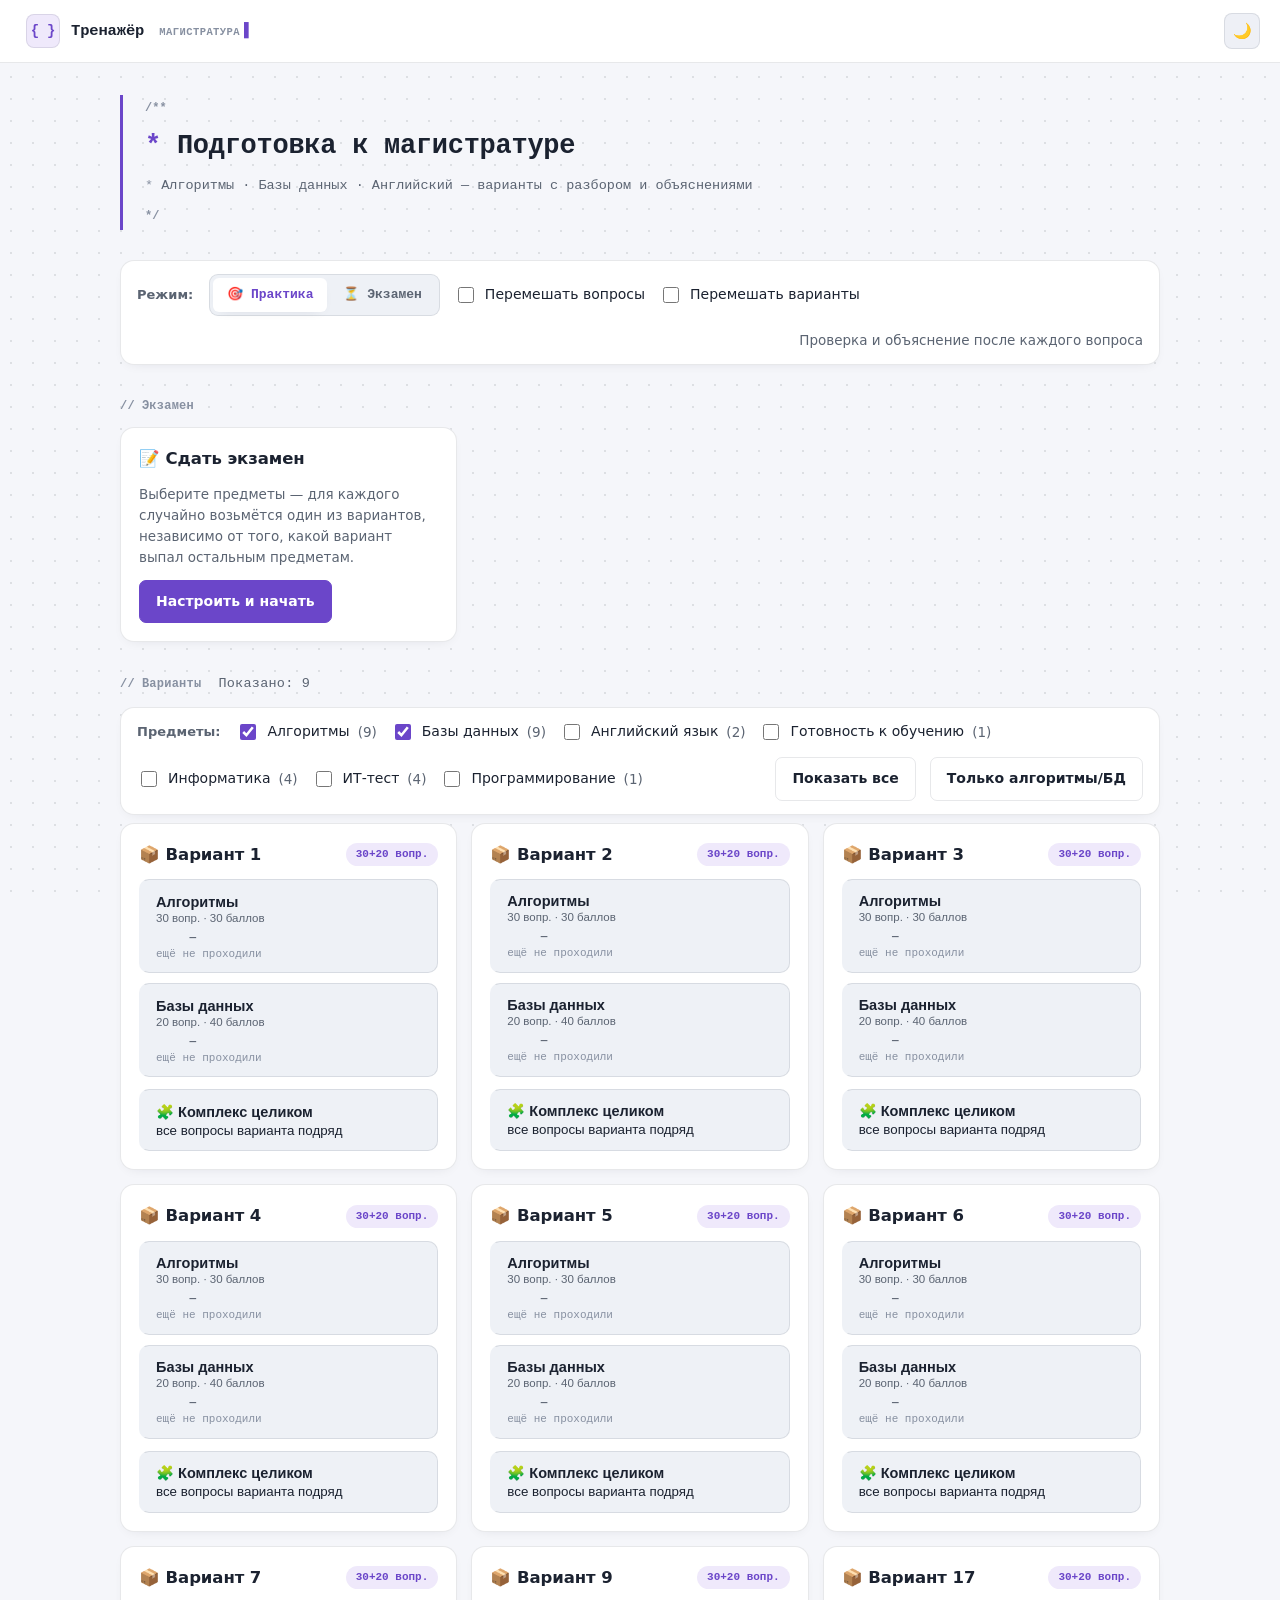
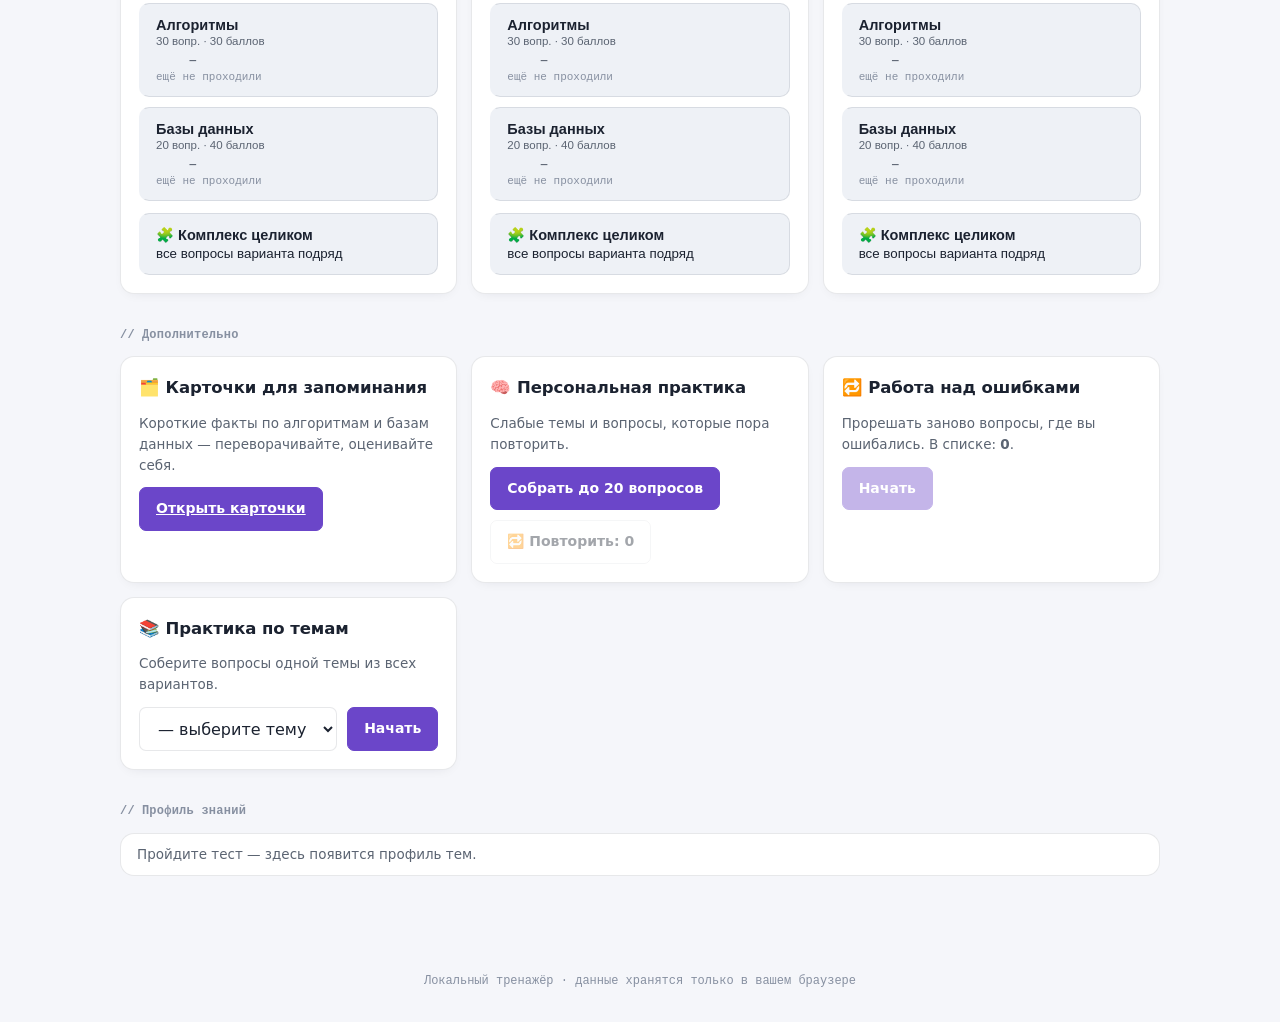
==== commit 75d5d343: "Добавлены карточки для запоминания: создана HTML-страница и логика на JavaScript для управления карт" ====
--- a/index.html
+++ b/index.html
@@ -67,6 +67,8 @@
   <script src="data/v14-itbasics.js"></script>
   <script src="data/v15-itbasics.js"></script>
   <script src="data/v16-itbasics.js"></script>
+  <script src="data/v17-algo.js"></script>
+  <script src="data/v17-db.js"></script>
 
   <!-- Логика -->
   <script src="js/scoring.js"></script>
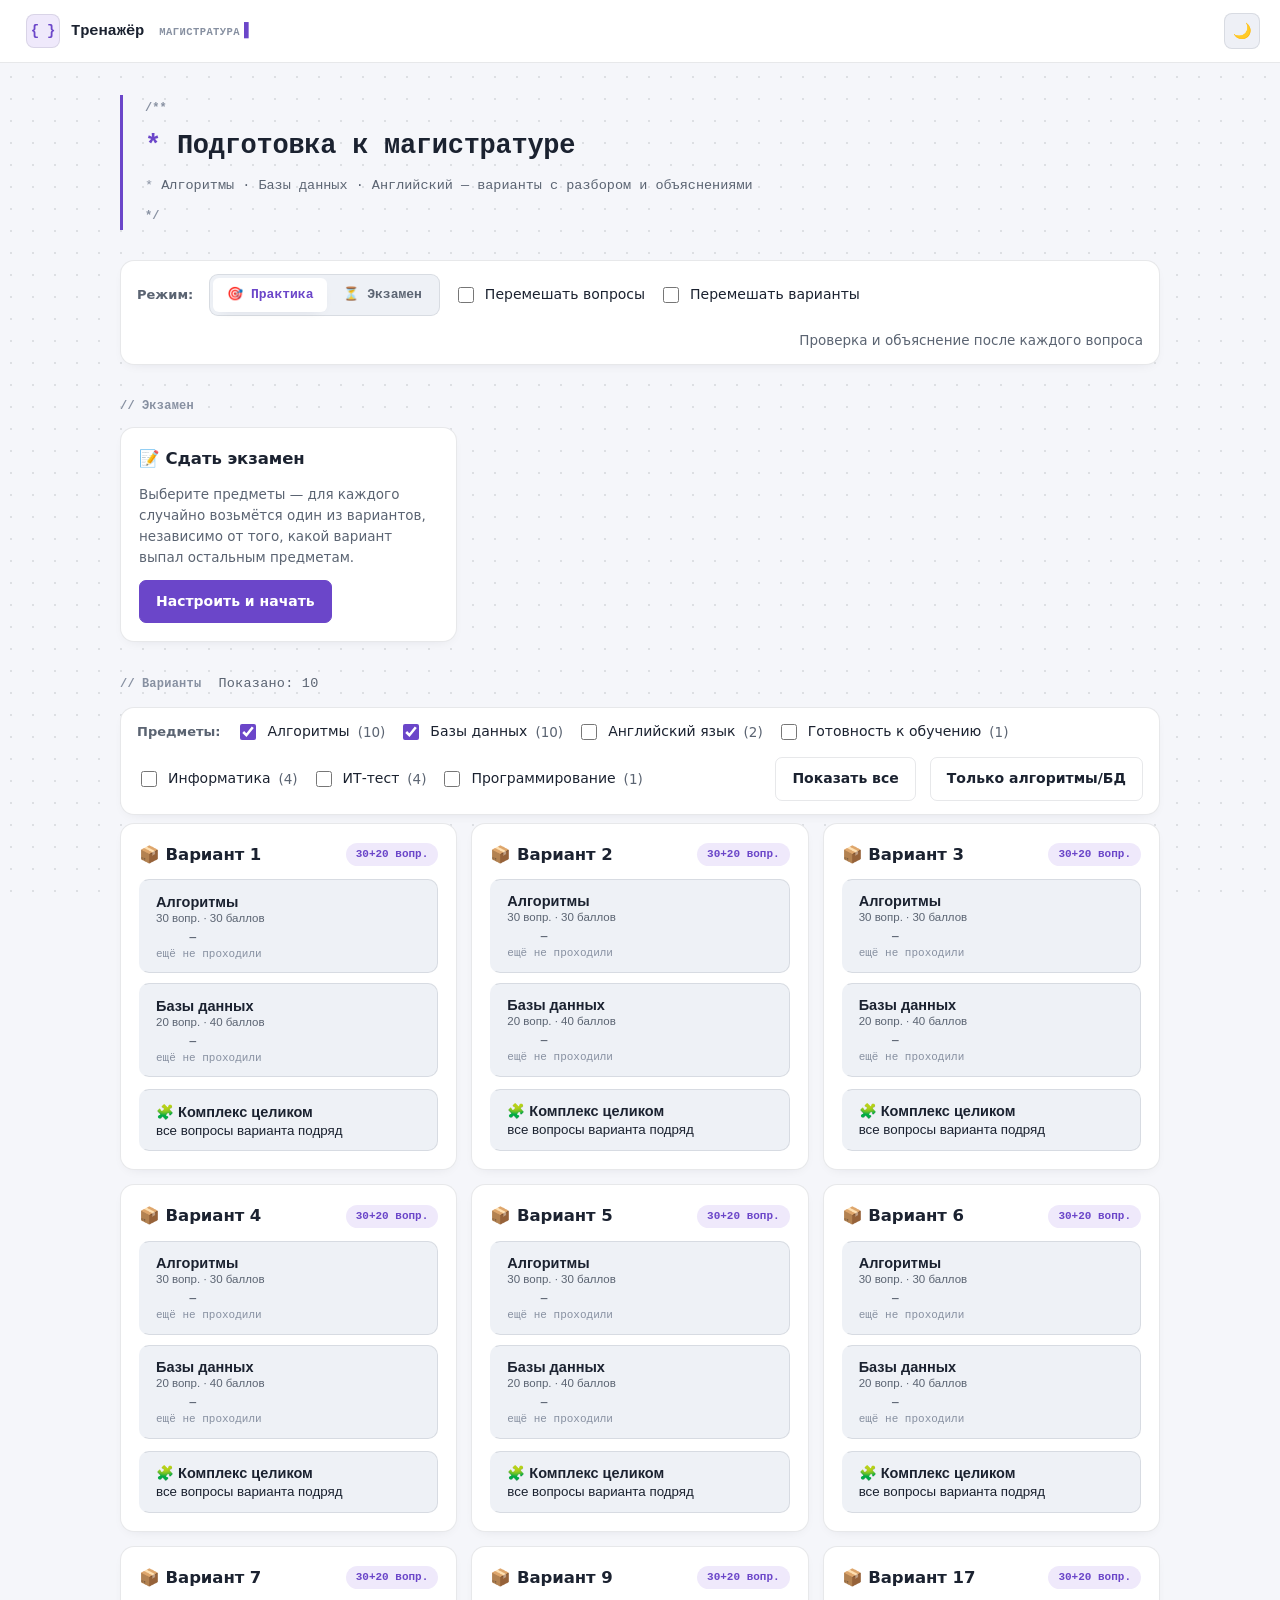
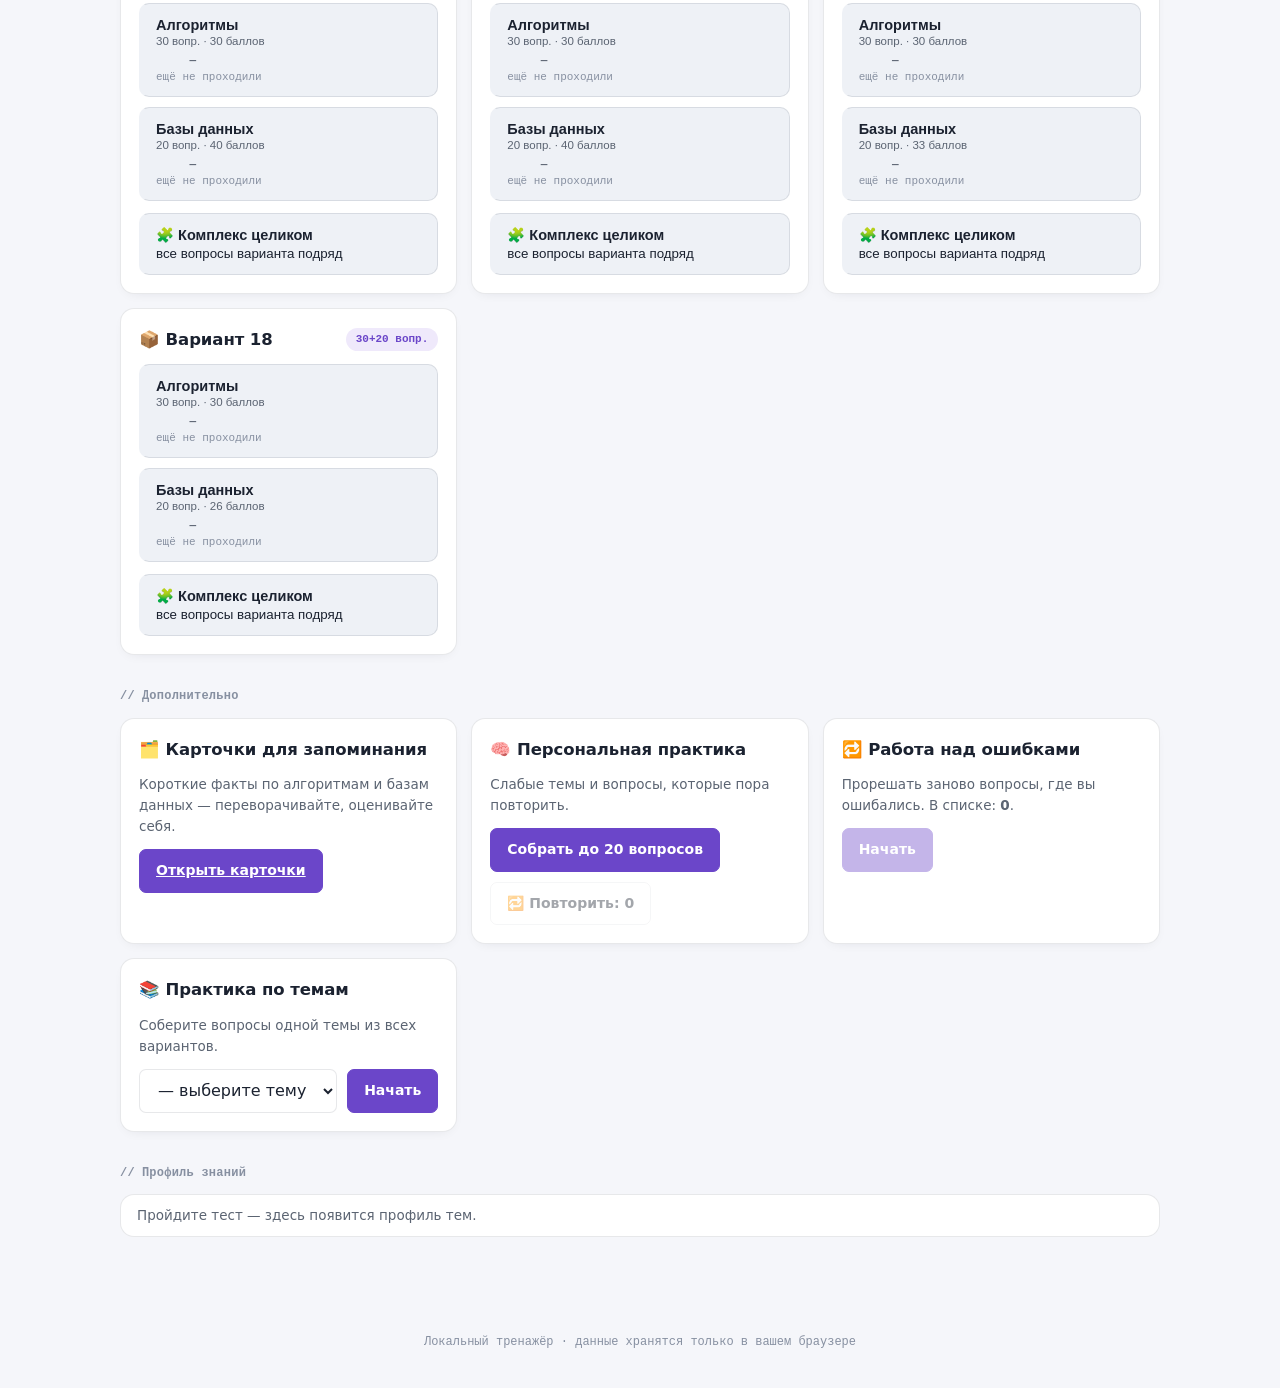
==== commit acf71d18: "Add variant 18 of the database quiz with 20 questions covering various topics including normalizatio" ====
--- a/index.html
+++ b/index.html
@@ -69,6 +69,8 @@
   <script src="data/v16-itbasics.js"></script>
   <script src="data/v17-algo.js"></script>
   <script src="data/v17-db.js"></script>
+  <script src="data/v18-algo.js"></script>
+  <script src="data/v18-db.js"></script>
 
   <!-- Логика -->
   <script src="js/scoring.js"></script>
